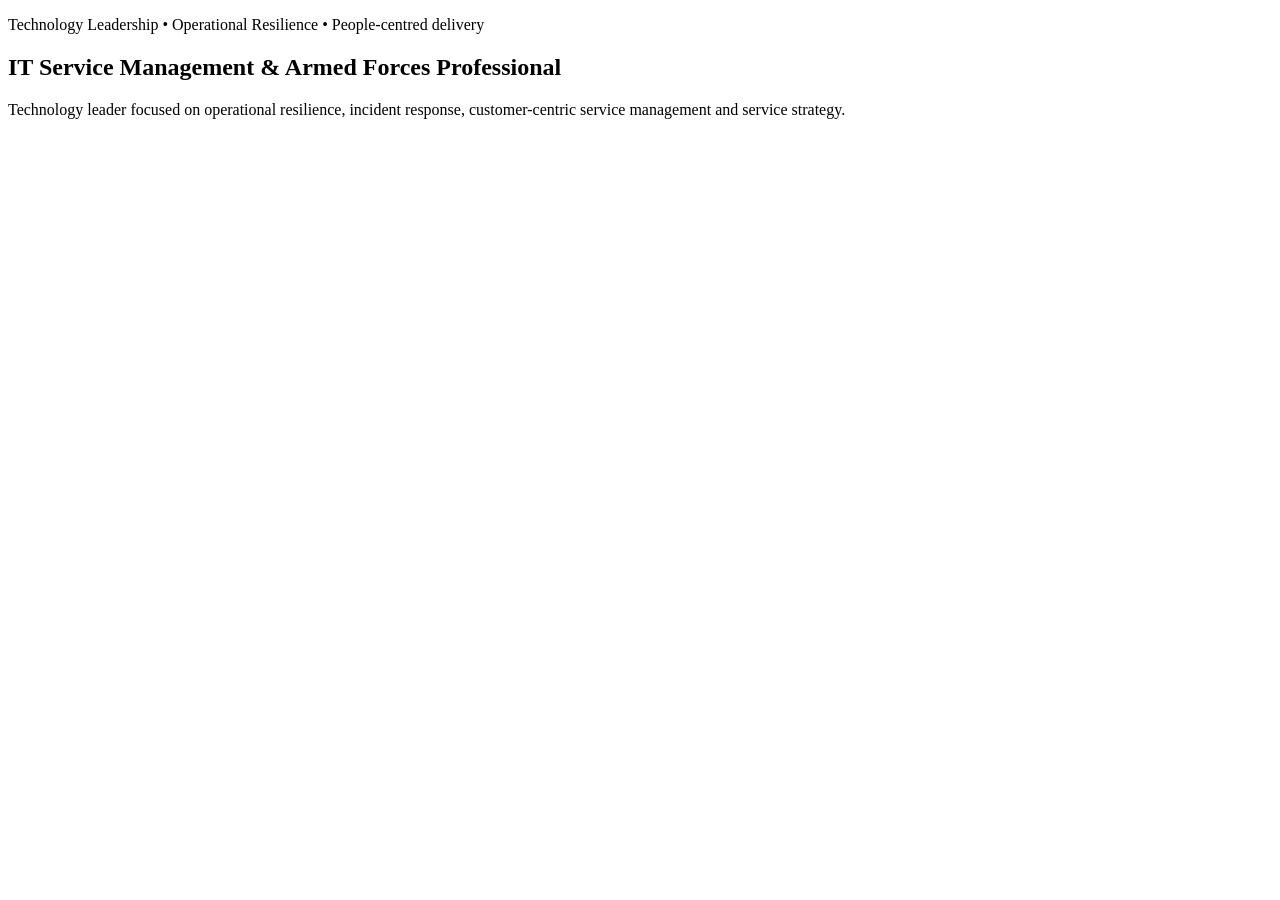
==== index.html @ 2eea7f6e "Connect homepage structure" ====
<!DOCTYPE html>
<html lang="en-GB">

<head>

  <meta charset="UTF-8">
  <meta name="viewport" content="width=device-width, initial-scale=1.0">

  <title>Cristan Massey | Technology Leadership</title>

  <link rel="preconnect" href="https://fonts.s.gstatic.com

  <link href="https://fonts.googleapis.com/css2?family=Inter:wght@300;400;500;600;700&family=Newsreader:opsz,wght00;600;700&display=swap

  <link rels.css
  css/global.css

</head>

<body>

  <main>

    <section class="hero">

      <p class="hero-kicker">
        Technology Leadership • Operational Resilience • People-centred delivery
      </p>

      <h1>
         IT Service Management & Armed Forces Professional
      </h1>

      <p class="hero-intro">
        Technology leader focused on operational resilience, incident response,
         customer-centric service management and service strategy.
      </p>

    </section>

  </main>

</body>

</html>
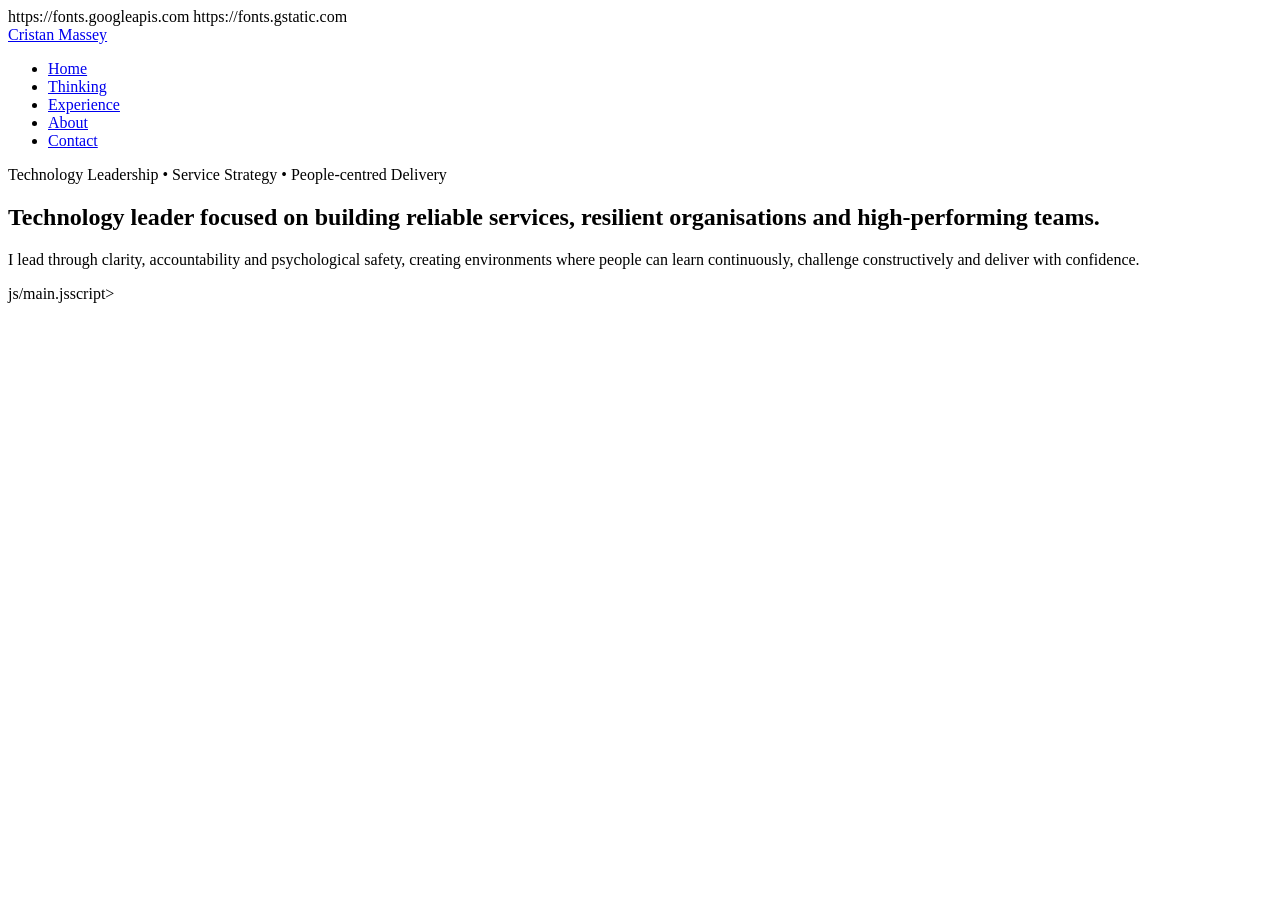
==== commit ec5df21a: "Refine executive positioning and add navigation" ====
--- a/index.html
+++ b/index.html
@@ -2,44 +2,66 @@
 <html lang="en-GB">
 
 <head>
-
   <meta charset="UTF-8">
   <meta name="viewport" content="width=device-width, initial-scale=1.0">
 
-  <title>Cristan Massey | Technology Leadership</title>
+  <title>Cristan Massey | Technology Leadership & Service Strategy</title>
 
-  <link rel="preconnect" href="https://fonts.s.gstatic.com
+  <meta
+    name="description"
+    content="Technology leader focused on building reliable services, resilient organisations and high-performing teams."
+  >
 
-  <link href="https://fonts.googleapis.com/css2?family=Inter:wght@300;400;500;600;700&family=Newsreader:opsz,wght00;600;700&display=swap
+  https://fonts.googleapis.com
+  https://fonts.gstatic.com
 
-  <link rels.css
-  css/global.css
+  <link
+    href="https://fonts.googleapis.com/css2?family=Inter:wght@300;400;500;ewsreader:opsz,wght@6..72,400;500;600;700&display=swap
 
-</head>
+  <link rel="stylesheet" href="css/tokens.css">
+  <link rel="stylesheet
+  <header class="site-header">
+    <nav class="site-nav" aria-label="Primary navigation">
 
-<body>
+      <a href="index.html" class="site-name" aria-current="page">
+        Cristan Massey
+      </a>
 
-  <main>
+      <ul class="nav-links">
+        <li><a href="index.html" aria-current="page">Home</a></li>
+        <li><a href="thinking.html">Thinking</a></li>
+        <li><a href="experience.html">Experience</a></li>
+        <li><a href="about.html">About</a></li>
+        <li><a href="contact.html" class="contact-link">Contact</a></li>
+      </ul>
 
-    <section class="hero">
+    </nav>
+  </header>
+
+  <main id="main-content">
+
+    <section class="hero" aria-labelledby="hero-heading">
 
       <p class="hero-kicker">
-        Technology Leadership • Operational Resilience • People-centred delivery
+        Technology Leadership • Service Strategy • People-centred Delivery
       </p>
 
-      <h1>
-         IT Service Management & Armed Forces Professional
+      <h1 id="hero-heading">
+        Technology leader focused on building reliable services, resilient organisations and high-performing teams.
       </h1>
 
       <p class="hero-intro">
-        Technology leader focused on operational resilience, incident response,
-         customer-centric service management and service strategy.
+        I lead through clarity, accountability and psychological safety,
+        creating environments where people can learn continuously,
+        challenge constructively and deliver with confidence.
       </p>
 
     </section>
 
   </main>
 
+  js/main.jsscript>
+
 </body>
 
 </html>
--- a/css/tokens.css
+++ b/css/tokens.css
@@ -0,0 +1,26 @@
+:root {
+
+  --colour-canvas: #F5F2EC;
+  --colour-surface: #FBF9F4;
+
+  --colour-ink: #161616;
+  --colour-ink-soft: #5A5752;
+
+  --colour-line: #D7D1C7;
+
+  --colour-maroon-950: #241115;
+  --colour-maroon-900: #34161D;
+  --colour-maroon-800: #4A1C28;
+  --colour-maroon-700: #652235;
+  --colour-maroon-600: #7D2D44;
+  --colour-maroon-500: #96405A;
+  --colour-maroon-400: #B5647C;
+  --colour-maroon-300: #D08FA0;
+  --colour-maroon-200: #E8C6CF;
+  --colour-maroon-100: #F5E6EA;
+
+  --colour-accent: #652235;
+  --colour-accent-dark: #4A1C28;
+  --colour-accent-light: #E8C6CF;
+
+}
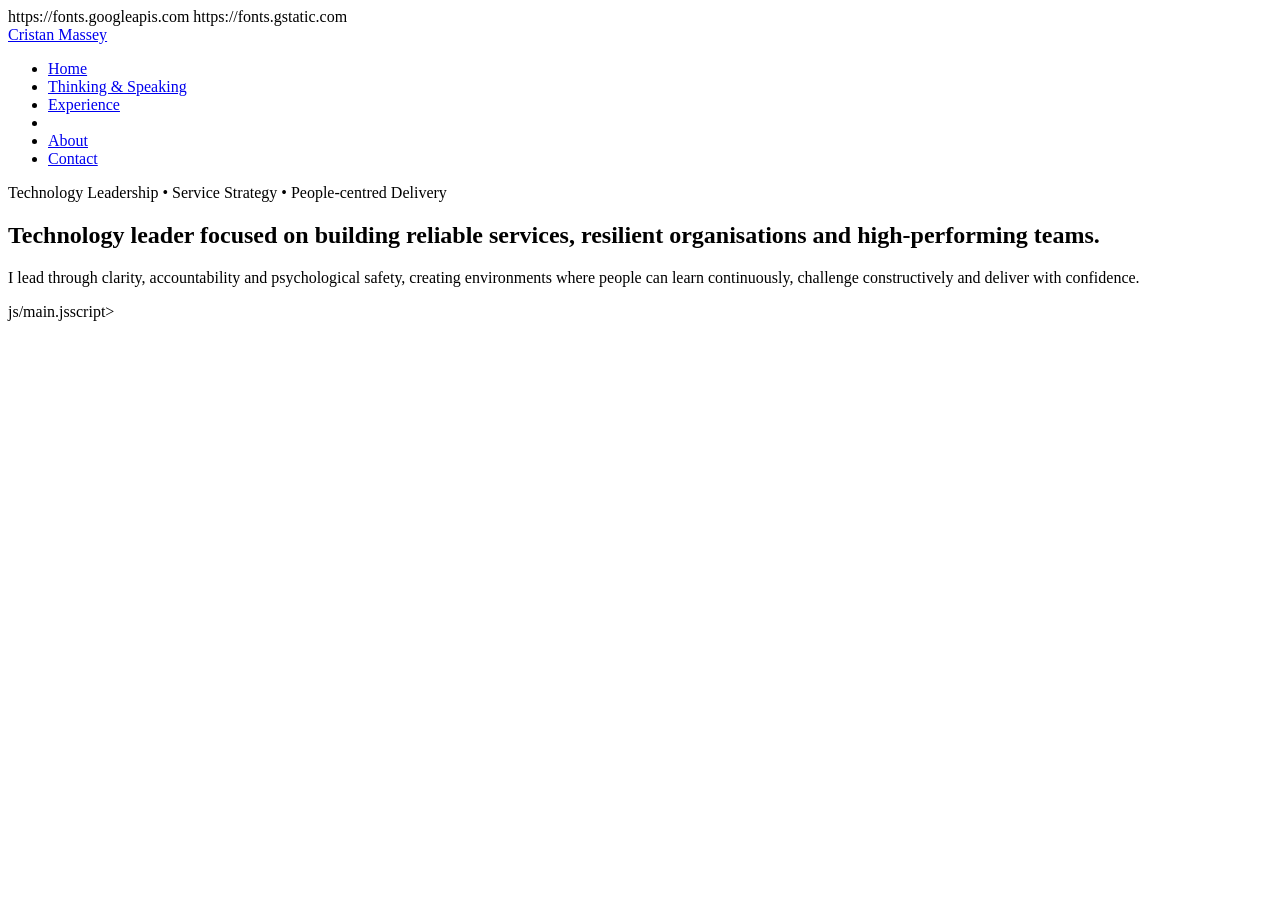
==== commit 7e3d96cd: "Fix HTML structure and asset loading" ====
--- a/index.html
+++ b/index.html
@@ -2,65 +2,74 @@
 <html lang="en-GB">
 
 <head>
-  <meta charset="UTF-8">
-  <meta name="viewport" content="width=device-width, initial-scale=1.0">
+    <meta charset="UTF-8">
+    <meta name="viewport" content="width=device-width, initial-scale=1.0">
 
-  <title>Cristan Massey | Technology Leadership & Service Strategy</title>
+    <title>Cristan Massey | Technology Leadership & Service Strategy</title>
 
-  <meta
-    name="description"
-    content="Technology leader focused on building reliable services, resilient organisations and high-performing teams."
-  >
+    <meta
+        name="description"
+        content="Technology leader focused on building reliable services, resilient organisations and high-performing teams."
+    >
 
-  https://fonts.googleapis.com
-  https://fonts.gstatic.com
+    <!-- Fonts -->
 
-  <link
-    href="https://fonts.googleapis.com/css2?family=Inter:wght@300;400;500;ewsreader:opsz,wght@6..72,400;500;600;700&display=swap
+    https://fonts.googleapis.com
+    https://fonts.gstatic.com
 
-  <link rel="stylesheet" href="css/tokens.css">
-  <link rel="stylesheet
-  <header class="site-header">
-    <nav class="site-nav" aria-label="Primary navigation">
+    <link
+        href="https://fonts.googleapis.com/css2?family=Inter:wght@300;400;500;600;700&family=Newsreader:wght@400;500;600;  <!-- Stylesheets -->
 
-      <a href="index.html" class="site-name" aria-current="page">
-        Cristan Massey
-      </a>
+    <link rel="stylesheet" href="css/tokens.s/components.css
 
-      <ul class="nav-links">
-        <li><a href="index.html" aria-current="page">Home</a></li>
-        <li><a href="thinking.html">Thinking</a></li>
-        <li><a href="experience.html">Experience</a></li>
-        <li><a href="about.html">About</a></li>
-        <li><a href="contact.html" class="contact-link">Contact</a></li>
-      </ul>
+</head>
 
-    </nav>
-  </header>
+<body>
 
-  <main id="main-content">
+    <header class="site-header">
 
-    <section class="hero" aria-labelledby="hero-heading">
+        <nav class="site-nav" aria-label="Primary navigation">
 
-      <p class="hero-kicker">
-        Technology Leadership • Service Strategy • People-centred Delivery
-      </p>
+            <a href="index.html" class="site-name">
+                Cristan Massey
+            </a>
 
-      <h1 id="hero-heading">
-        Technology leader focused on building reliable services, resilient organisations and high-performing teams.
-      </h1>
+            <ul class="nav-links">
+                <li><a href="index.html">Home</a></li>
+                <li><a href="thinking.html">Thinking & Speaking</a></li>
+                <li><a href="experience.html">Experience</a></li>
+                <li><ducation.htmlEducation</a></li>
+                <li><a href="about.html">About</a></li>
+                <li><a href="contact.html" class="contact-link">Contact</a></li>
+            </ul>
 
-      <p class="hero-intro">
-        I lead through clarity, accountability and psychological safety,
-        creating environments where people can learn continuously,
-        challenge constructively and deliver with confidence.
-      </p>
+        </nav>
 
-    </section>
+    </header>
 
-  </main>
+    <main>
 
-  js/main.jsscript>
+        <section class="hero">
+
+            <p class="hero-kicker">
+                Technology Leadership • Service Strategy • People-centred Delivery
+            </p>
+
+            <h1>
+                Technology leader focused on building reliable services, resilient organisations and high-performing teams.
+            </h1>
+
+            <p class="hero-intro">
+                I lead through clarity, accountability and psychological safety,
+                creating environments where people can learn continuously,
+                challenge constructively and deliver with confidence.
+            </p>
+
+        </section>
+
+    </main>
+
+    js/main.jsscript>
 
 </body>
 
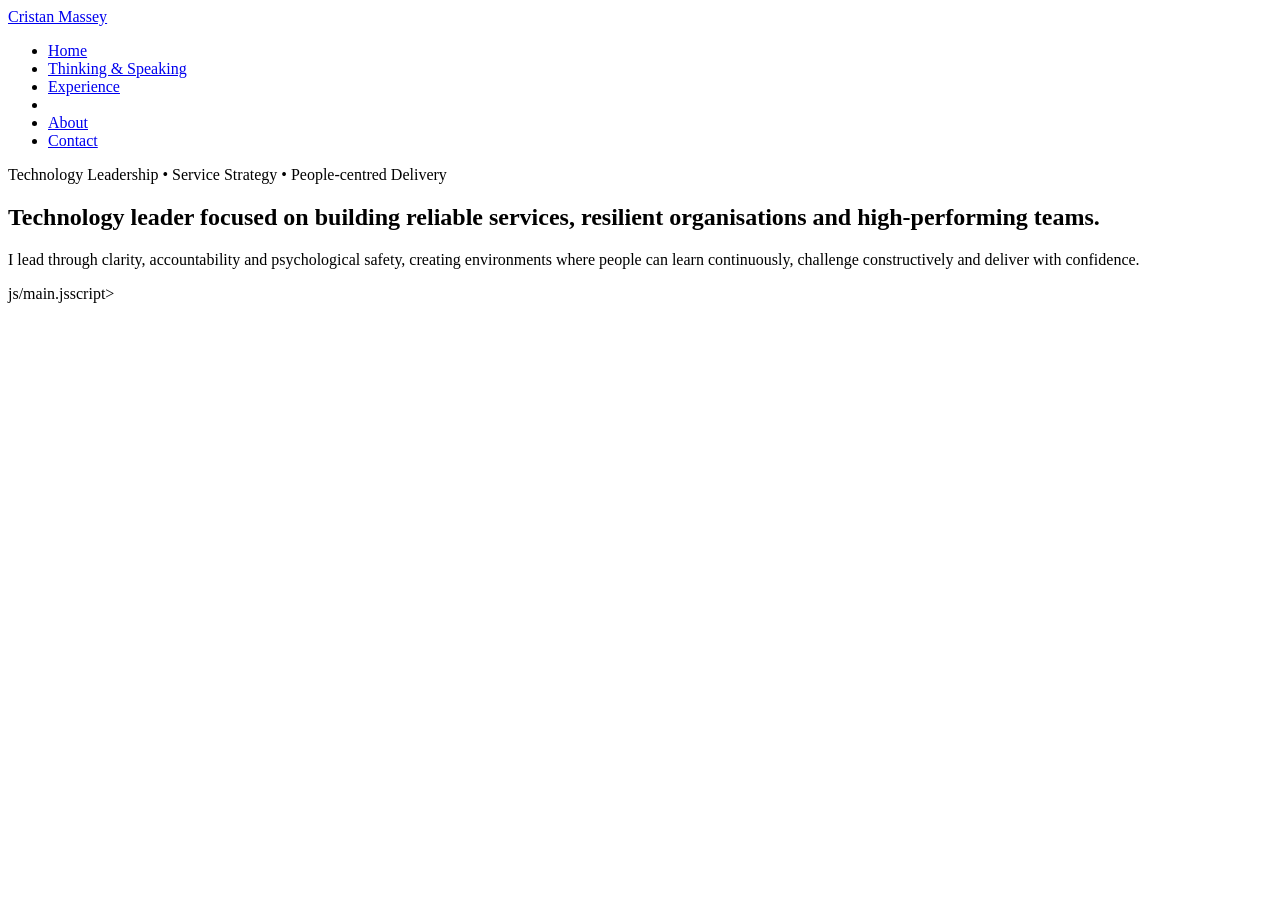
==== commit 2effd506: "Replace broken homepage HTML with clean version" ====
--- a/index.html
+++ b/index.html
@@ -2,45 +2,46 @@
 <html lang="en-GB">
 
 <head>
+
     <meta charset="UTF-8">
     <meta name="viewport" content="width=device-width, initial-scale=1.0">
 
     <title>Cristan Massey | Technology Leadership & Service Strategy</title>
 
-    <meta
-        name="description"
-        content="Technology leader focused on building reliable services, resilient organisations and high-performing teams."
-    >
+    <meta name="description"
+        content="Technology leader focused on building reliable services, resilient organisations and high-performing teams.">
 
-    <!-- Fonts -->
+    <!-- Google Fonts -->
 
-    https://fonts.googleapis.com
-    https://fonts.gstatic.com
+    <link rel="preconnect" href="https://fonts.googleapis.com">
 
-    <link
-        href="https://fonts.googleapis.com/css2?family=Inter:wght@300;400;500;600;700&family=Newsreader:wght@400;500;600;  <!-- Stylesheets -->
+    <link rel="preconnect" href="https://fonts.gstatic.com" crossorigin>
 
-    <link rel="stylesheet" href="css/tokens.s/components.css
+    <link href="https://fonts.googleapis.com/css2?family=Inter:wght@300;400;500;600;700&family=Newsreader:wght@400;500;600;700&display=swap"
+        rel="stylesheet">
 
-</head>
+    <!-- CSS -->
 
-<body>
-
-    <header class="site-header">
-
-        <nav class="site-nav" aria-label="Primary navigation">
+    <link rel="te-nav" aria-label="Primary navigation">
 
             <a href="index.html" class="site-name">
                 Cristan Massey
             </a>
 
             <ul class="nav-links">
+
                 <li><a href="index.html">Home</a></li>
-                <li><a href="thinking.html">Thinking & Speaking</a></li>
+
+                <li><a href="thinking.html">Thinking &amp; Speaking</a></li>
+
                 <li><a href="experience.html">Experience</a></li>
+
                 <li><ducation.htmlEducation</a></li>
+
                 <li><a href="about.html">About</a></li>
+
                 <li><a href="contact.html" class="contact-link">Contact</a></li>
+
             </ul>
 
         </nav>
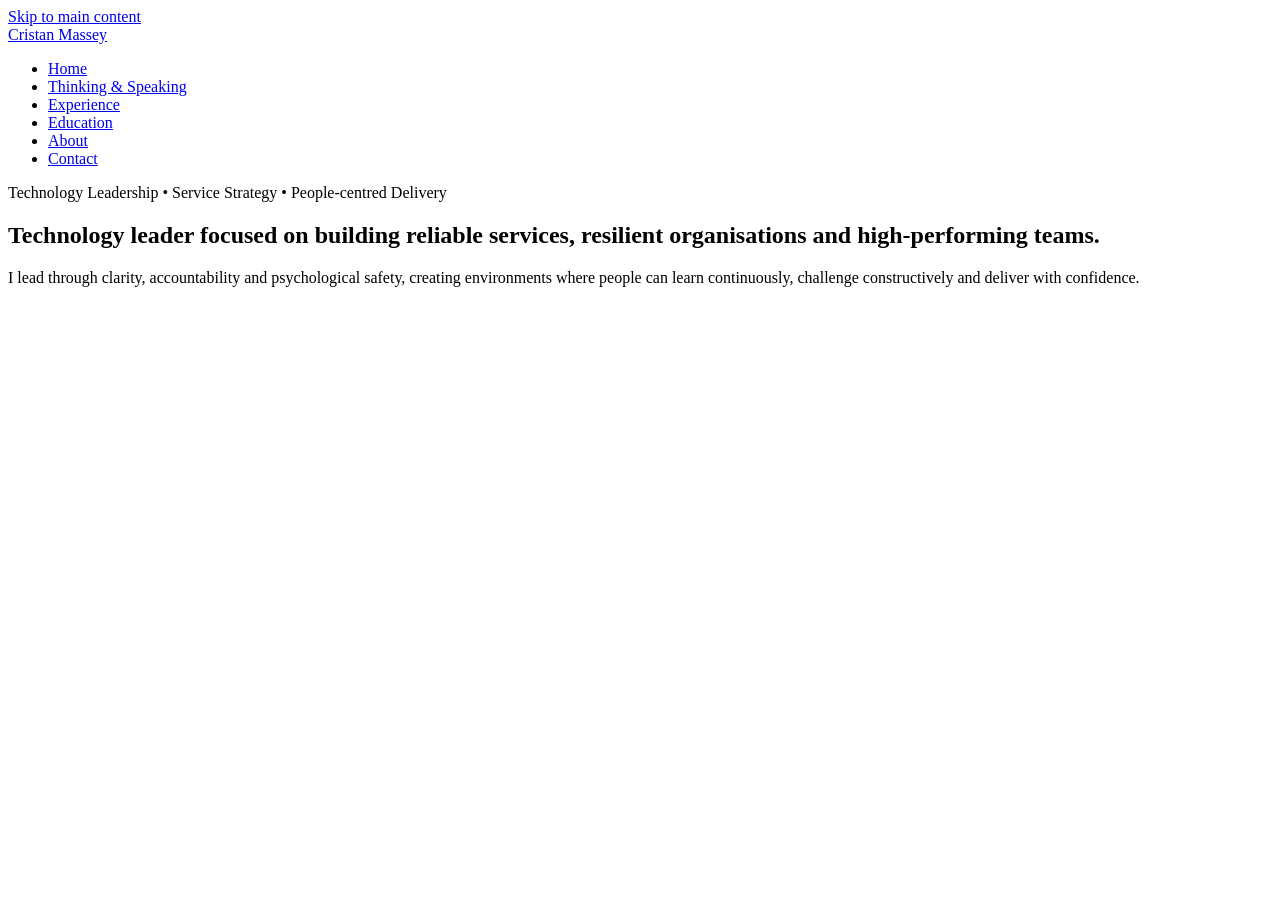
==== commit f16fd1c2: "Update index.html" ====
--- a/index.html
+++ b/index.html
@@ -1,59 +1,52 @@
 <!DOCTYPE html>
 <html lang="en-GB">
-
 <head>
 
     <meta charset="UTF-8">
     <meta name="viewport" content="width=device-width, initial-scale=1.0">
 
-    <title>Cristan Massey | Technology Leadership & Service Strategy</title>
+    <title>Cristan Massey | Technology Leadership &amp; Service Strategy</title>
 
-    <meta name="description"
-        content="Technology leader focused on building reliable services, resilient organisations and high-performing teams.">
+    <meta name="description" content="Technology leader focused on building reliable services, resilient organisations and high-performing teams.">
 
     <!-- Google Fonts -->
+    <link rel="preconnect" href="https://fonts.googleapis.com">
+    <link rel="preconnect" href="https://fonts.gstatic.com" crossorigin>
+    <link href="https://fonts.googleapis.com/css2?family=Inter:wght@300;400;500;600;700&family=Newsreader:wght@400;500;600;700&display=swap" rel="stylesheet">
 
-    <link rel="preconnect" href="https://fonts.googleapis.com">
+    <!-- Stylesheets -->
+    <link rel="stylesheet" href="css/tokens.css">
+    <link rel="stylesheet" href="css/global.css">
+    <link rel="stylesheet" href="css/components.css">
 
-    <link rel="preconnect" href="https://fonts.gstatic.com" crossorigin>
+</head>
+<body>
 
-    <link href="https://fonts.googleapis.com/css2?family=Inter:wght@300;400;500;600;700&family=Newsreader:wght@400;500;600;700&display=swap"
-        rel="stylesheet">
+    <a class="skip-link" href="#main-content">Skip to main content</a>
 
-    <!-- CSS -->
+    <header class="site-header">
+        <nav class="site-nav" aria-label="Primary navigation">
 
-    <link rel="te-nav" aria-label="Primary navigation">
-
-            <a href="index.html" class="site-name">
-                Cristan Massey
-            </a>
+            <a href="index.html" class="site-name">Cristan Massey</a>
 
             <ul class="nav-links">
-
-                <li><a href="index.html">Home</a></li>
-
+                <li><a href="index.html" aria-current="page">Home</a></li>
                 <li><a href="thinking.html">Thinking &amp; Speaking</a></li>
-
                 <li><a href="experience.html">Experience</a></li>
-
-                <li><ducation.htmlEducation</a></li>
-
+                <li><a href="education.html">Education</a></li>
                 <li><a href="about.html">About</a></li>
-
                 <li><a href="contact.html" class="contact-link">Contact</a></li>
-
             </ul>
 
         </nav>
-
     </header>
 
-    <main>
+    <main id="main-content">
 
         <section class="hero">
 
             <p class="hero-kicker">
-                Technology Leadership • Service Strategy • People-centred Delivery
+                Technology Leadership &bull; Service Strategy &bull; People-centred Delivery
             </p>
 
             <h1>
@@ -70,8 +63,7 @@
 
     </main>
 
-    js/main.jsscript>
+    <script src="js/main.js"></script>
 
 </body>
-
 </html>
--- a/css/tokens.css
+++ b/css/tokens.css
@@ -0,0 +1,26 @@
+:root {
+
+  --colour-canvas: #F5F2EC;
+  --colour-surface: #FBF9F4;
+
+  --colour-ink: #161616;
+  --colour-ink-soft: #5A5752;
+
+  --colour-line: #D7D1C7;
+
+  --colour-maroon-950: #241115;
+  --colour-maroon-900: #34161D;
+  --colour-maroon-800: #4A1C28;
+  --colour-maroon-700: #652235;
+  --colour-maroon-600: #7D2D44;
+  --colour-maroon-500: #96405A;
+  --colour-maroon-400: #B5647C;
+  --colour-maroon-300: #D08FA0;
+  --colour-maroon-200: #E8C6CF;
+  --colour-maroon-100: #F5E6EA;
+
+  --colour-accent: #652235;
+  --colour-accent-dark: #4A1C28;
+  --colour-accent-light: #E8C6CF;
+
+}
--- a/css/global.css
+++ b/css/global.css
@@ -0,0 +1,64 @@
+html {
+  box-sizing: border-box;
+}
+
+*,
+*::before,
+*::after {
+* box-sizing: inherit;
+}
+
+body*{
+  margin: 0;
+
+  background* var(--colour-canvas);
+
+  color: v*r(--colour-ink);
+
+  font-family: v*r(--font-body);
+
+  line-height: 1.*;
+}
+
+main {
+  max-width: 1200px;
+
+* margin: 0 auto;
+
+ *padding: 6rem 2rem;
+}
+
+.hero {
+* max-width: 900px;
+}
+
+.hero*kicker {
+  color* var(--colour-accent);
+
+* font-size: 0.95rem;
+
+  font-weigh*: 600;
+
+  text-transform: uppercas*;
+
+  letter*spacing: 0.08em;
+}
+
+h1 {
+* margin: 1rem 0;
+
+  font*family: var(--font-display);
+
+ *font-size: clamp(3rem, 8vw, 6rem);*
+  font-weight: 600;
+
+  line-heigh*: 0.95;
+}
+
+.hero*intro {
+  max-width: 700px;
+
+  fon*-size: 1.25rem;
+
+  color: var(--co*our-ink-soft);
+}
--- a/css/components.css
+++ b/css/components.css
@@ -0,0 +1 @@
+/* Reusable components will be added in later stages */
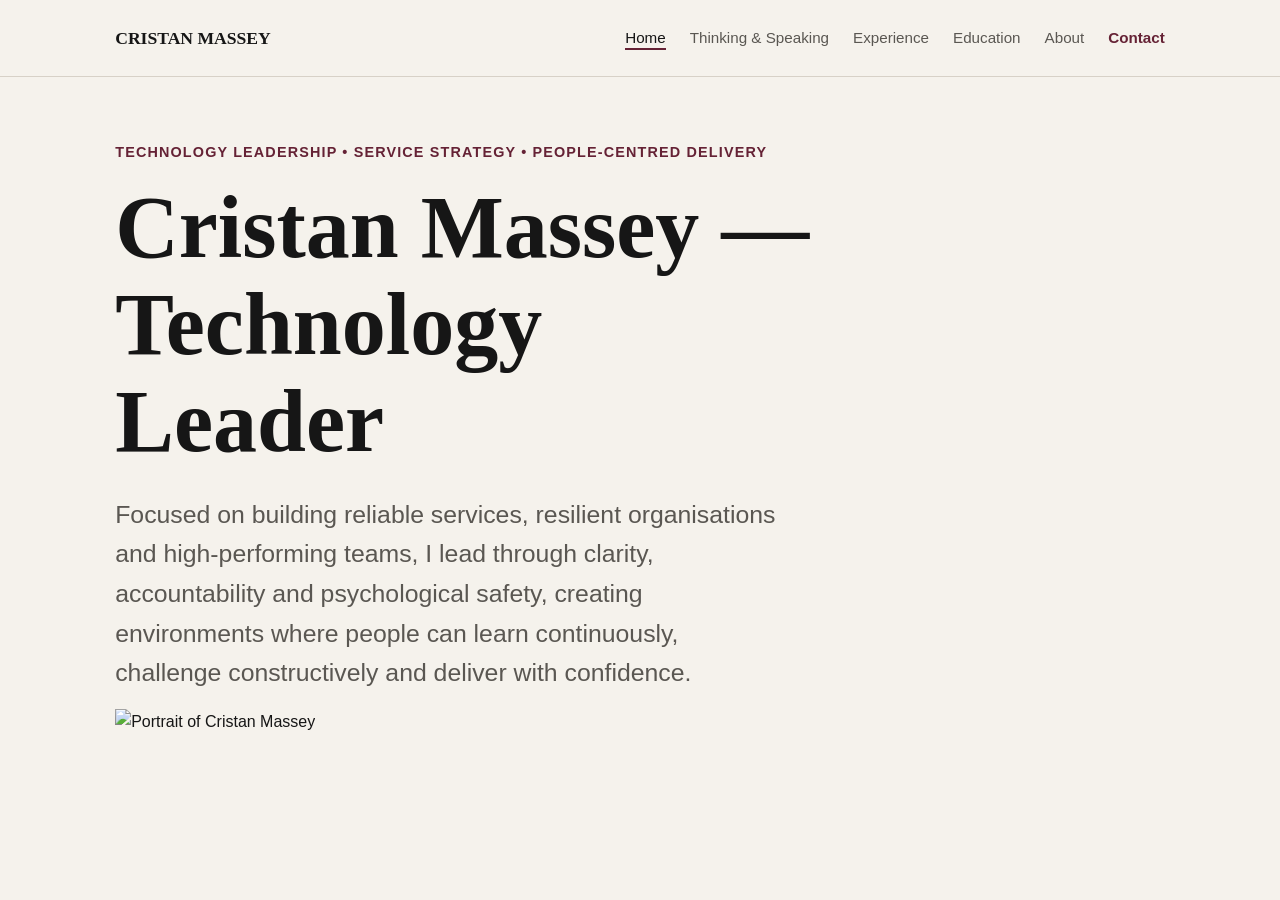
==== commit f09cc319: "Update index.html" ====
--- a/index.html
+++ b/index.html
@@ -27,7 +27,7 @@
     <header class="site-header">
         <nav class="site-nav" aria-label="Primary navigation">
 
-            <a href="index.html" class="site-name">Cristan Massey</a>
+            <a href="index.html" class="site-name">CRISTAN MASSEY</a>
 
             <ul class="nav-links">
                 <li><a href="index.html" aria-current="page">Home</a></li>
@@ -45,19 +45,33 @@
 
         <section class="hero">
 
-            <p class="hero-kicker">
-                Technology Leadership &bull; Service Strategy &bull; People-centred Delivery
-            </p>
+            <div class="hero-content">
 
-            <h1>
-                Technology leader focused on building reliable services, resilient organisations and high-performing teams.
-            </h1>
+                <p class="hero-kicker">
+                    Technology Leadership &bull; Service Strategy &bull; People-centred Delivery
+                </p>
 
-            <p class="hero-intro">
-                I lead through clarity, accountability and psychological safety,
-                creating environments where people can learn continuously,
-                challenge constructively and deliver with confidence.
-            </p>
+                <h1>
+                    Cristan Massey &mdash; Technology Leader
+                </h1>
+
+                <p class="hero-intro">
+                    Focused on building reliable services, resilient organisations and
+                    high-performing teams, I lead through clarity, accountability and
+                    psychological safety, creating environments where people can learn
+                    continuously, challenge constructively and deliver with confidence.
+                </p>
+
+            </div>
+
+            <div class="hero-media">
+                <img
+                    src="assets/images/cristan-massey-portrait.jpg"
+                    alt="Portrait of Cristan Massey"
+                    width="900"
+                    height="1200"
+                >
+            </div>
 
         </section>
 
--- a/css/tokens.css
+++ b/css/tokens.css
@@ -1,13 +1,19 @@
+/* ==========================================================================
+   DESIGN TOKENS
+   This file holds every colour, font, spacing and layout value used across
+   the site. Change a value here and it updates everywhere it's used.
+   ========================================================================== */
+
 :root {
 
+  /* Colour - neutrals */
   --colour-canvas: #F5F2EC;
   --colour-surface: #FBF9F4;
-
   --colour-ink: #161616;
   --colour-ink-soft: #5A5752;
-
   --colour-line: #D7D1C7;
 
+  /* Colour - maroon scale (accent identity) */
   --colour-maroon-950: #241115;
   --colour-maroon-900: #34161D;
   --colour-maroon-800: #4A1C28;
@@ -19,8 +25,45 @@
   --colour-maroon-200: #E8C6CF;
   --colour-maroon-100: #F5E6EA;
 
-  --colour-accent: #652235;
-  --colour-accent-dark: #4A1C28;
-  --colour-accent-light: #E8C6CF;
+  --colour-accent: var(--colour-maroon-700);
+  --colour-accent-dark: var(--colour-maroon-800);
+  --colour-accent-light: var(--colour-maroon-200);
+
+  /* Colour - accessibility */
+  --colour-focus: #0B63CE;
+
+  /* Typography */
+  --font-display: "Newsreader", serif;
+  --font-body: "Inter", sans-serif;
+
+  --font-size-body: 1rem;
+  --font-size-lead: clamp(1.2rem, 1.05rem + 0.7vw, 1.55rem);
+  --font-size-h3: clamp(1.4rem, 1.1rem + 1vw, 2rem);
+  --font-size-h2: clamp(2rem, 1.4rem + 2vw, 3.4rem);
+  --font-size-h1: clamp(2.75rem, 1.5rem + 5vw, 5.5rem);
+
+  /* Spacing */
+  --space-1: 0.25rem;
+  --space-2: 0.5rem;
+  --space-3: 0.75rem;
+  --space-4: 1rem;
+  --space-6: 1.5rem;
+  --space-8: 2rem;
+  --space-12: 3rem;
+  --space-16: 4rem;
+  --space-24: 6rem;
+
+  /* Layout */
+  --width-text: 44rem;
+  --width-content: 72rem;
+  --page-gutter: clamp(1.25rem, 4vw, 4rem);
+
+  /* Borders / radii */
+  --border-thin: 1px solid var(--colour-line);
+  --radius-small: 0.2rem;
+
+  /* Motion */
+  --duration-standard: 200ms;
+  --ease-standard: cubic-bezier(0.2, 0, 0, 1);
 
 }
--- a/css/global.css
+++ b/css/global.css
@@ -1,64 +1,79 @@
+/* ==========================================================================
+   GLOBAL STYLES
+   Base rules applied across every page: resets, typography, body defaults.
+   ========================================================================== */
+
 html {
   box-sizing: border-box;
+  scroll-behavior: smooth;
 }
 
 *,
 *::before,
 *::after {
-* box-sizing: inherit;
+  box-sizing: inherit;
 }
 
-body*{
+body {
   margin: 0;
+  background: var(--colour-canvas);
+  color: var(--colour-ink);
+  font-family: var(--font-body);
+  font-size: var(--font-size-body);
+  line-height: 1.6;
+  -webkit-font-smoothing: antialiased;
+}
 
-  background* var(--colour-canvas);
+/* Skip link - accessibility: allows keyboard users to bypass navigation */
+.skip-link {
+  position: absolute;
+  left: -999px;
+  top: auto;
+  background: var(--colour-ink);
+  color: #fff;
+  padding: var(--space-3) var(--space-4);
+  z-index: 100;
+}
 
-  color: v*r(--colour-ink);
+.skip-link:focus {
+  left: var(--space-4);
+  top: var(--space-4);
+}
 
-  font-family: v*r(--font-body);
+/* Visible focus state for all interactive elements */
+a:focus-visible,
+button:focus-visible {
+  outline: 3px solid var(--colour-focus);
+  outline-offset: 2px;
+}
 
-  line-height: 1.*;
+h1, h2, h3 {
+  font-family: var(--font-display);
+  font-weight: 600;
+  line-height: 1.1;
+  color: var(--colour-ink);
+}
+
+p {
+  margin: 0 0 var(--space-4) 0;
+}
+
+a {
+  color: inherit;
 }
 
 main {
-  max-width: 1200px;
-
-* margin: 0 auto;
-
- *padding: 6rem 2rem;
+  max-width: var(--width-content);
+  margin: 0 auto;
+  padding: var(--space-16) var(--page-gutter);
 }
 
-.hero {
-* max-width: 900px;
+@media (prefers-reduced-motion: reduce) {
+  html {
+    scroll-behavior: auto;
+  }
+  * {
+    animation-duration: 0.001ms !important;
+    transition-duration: 0.001ms !important;
+  }
 }
-
-.hero*kicker {
-  color* var(--colour-accent);
-
-* font-size: 0.95rem;
-
-  font-weigh*: 600;
-
-  text-transform: uppercas*;
-
-  letter*spacing: 0.08em;
-}
-
-h1 {
-* margin: 1rem 0;
-
-  font*family: var(--font-display);
-
- *font-size: clamp(3rem, 8vw, 6rem);*
-  font-weight: 600;
-
-  line-heigh*: 0.95;
-}
-
-.hero*intro {
-  max-width: 700px;
-
-  fon*-size: 1.25rem;
-
-  color: var(--co*our-ink-soft);
-}
--- a/css/components.css
+++ b/css/components.css
@@ -1 +1,87 @@
-/* Reusable components will be added in later stages */
+/* ==========================================================================
+   COMPONENTS
+   Reusable UI patterns: navigation, hero, buttons, cards etc.
+   Add new components to this file as the site grows.
+   ========================================================================== */
+
+/* --- Site header / navigation ------------------------------------------ */
+
+.site-header {
+  border-bottom: var(--border-thin);
+}
+
+.site-nav {
+  max-width: var(--width-content);
+  margin: 0 auto;
+  padding: var(--space-6) var(--page-gutter);
+
+  display: flex;
+  justify-content: space-between;
+  align-items: center;
+  flex-wrap: wrap;
+  gap: var(--space-4);
+}
+
+.site-name {
+  font-family: var(--font-display);
+  font-weight: 600;
+  font-size: 1.1rem;
+  text-decoration: none;
+  color: var(--colour-ink);
+}
+
+.nav-links {
+  display: flex;
+  flex-wrap: wrap;
+  gap: var(--space-6);
+  list-style: none;
+  margin: 0;
+  padding: 0;
+}
+
+.nav-links a {
+  text-decoration: none;
+  color: var(--colour-ink-soft);
+  font-size: 0.95rem;
+}
+
+.nav-links a:hover {
+  color: var(--colour-accent);
+}
+
+.nav-links a[aria-current="page"] {
+  color: var(--colour-ink);
+  border-bottom: 2px solid var(--colour-accent);
+  padding-bottom: 2px;
+}
+
+.contact-link {
+  color: var(--colour-accent) !important;
+  font-weight: 600;
+}
+
+/* --- Hero ---------------------------------------------------------------- */
+
+.hero {
+  max-width: var(--width-text);
+}
+
+.hero-kicker {
+  color: var(--colour-accent);
+  font-size: 0.9rem;
+  font-weight: 600;
+  text-transform: uppercase;
+  letter-spacing: 0.08em;
+  margin-bottom: var(--space-4);
+}
+
+.hero h1 {
+  font-size: var(--font-size-h1);
+  margin: 0 0 var(--space-6) 0;
+}
+
+.hero-intro {
+  max-width: 42rem;
+  font-size: var(--font-size-lead);
+  color: var(--colour-ink-soft);
+}
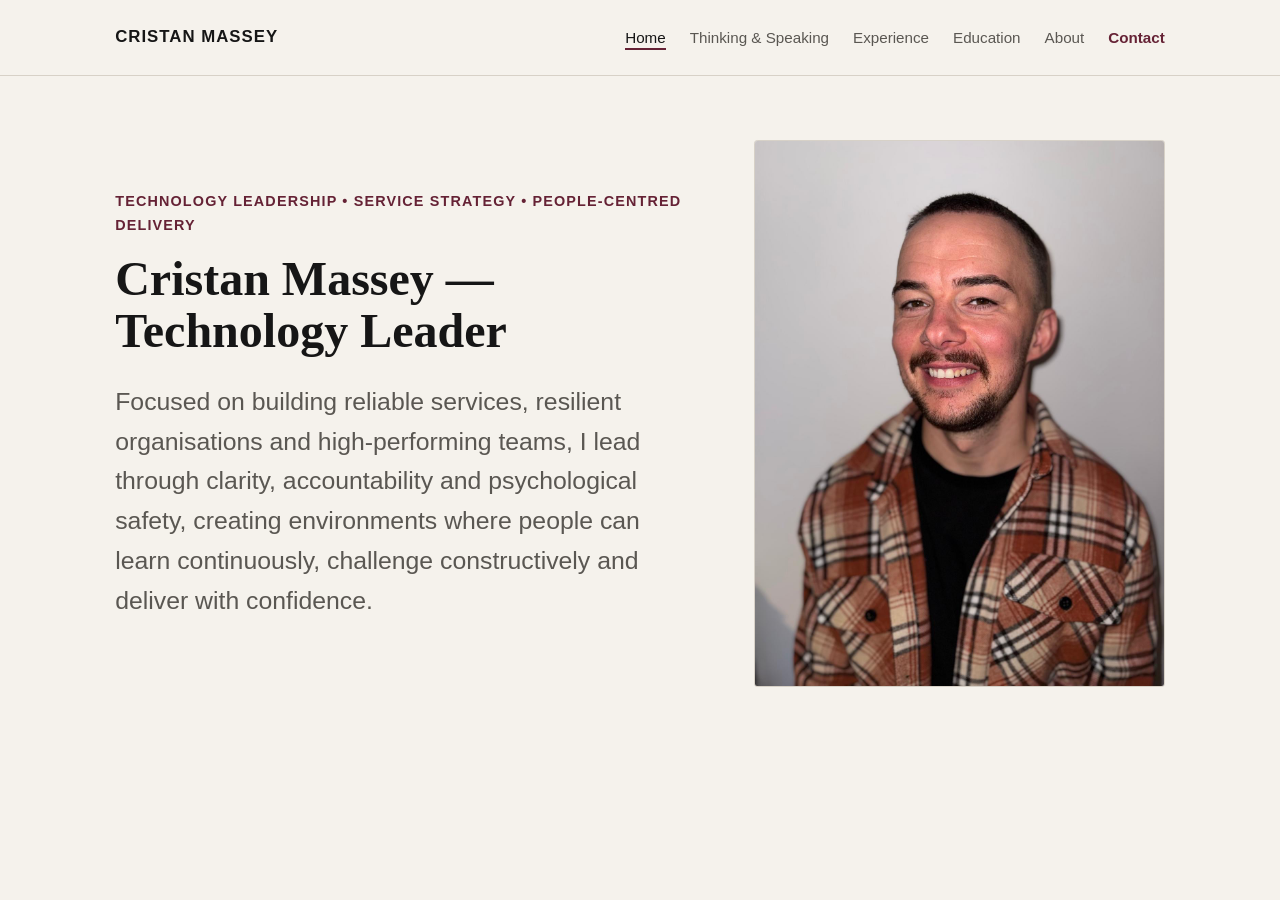
==== commit e543f238: "Switch to Montserrat font system" ====
--- a/index.html
+++ b/index.html
@@ -12,7 +12,7 @@
     <!-- Google Fonts -->
     <link rel="preconnect" href="https://fonts.googleapis.com">
     <link rel="preconnect" href="https://fonts.gstatic.com" crossorigin>
-    <link href="https://fonts.googleapis.com/css2?family=Inter:wght@300;400;500;600;700&family=Newsreader:wght@400;500;600;700&display=swap" rel="stylesheet">
+    <link href="https://fonts.googleapis.com/css2?family=Montserrat:wght@400;500;600;700;800;900&display=swap" rel="stylesheet">
 
     <!-- Stylesheets -->
     <link rel="stylesheet" href="css/tokens.css">
--- a/css/components.css
+++ b/css/components.css
@@ -23,11 +23,13 @@
 }
 
 .site-name {
-  font-family: var(--font-display);
-  font-weight: 600;
-  font-size: 1.1rem;
+  font-family: var(--font-body);
+  font-weight: 700;
+  font-size: 1.05rem;
+  letter-spacing: 0.06em;
   text-decoration: none;
   color: var(--colour-ink);
+  white-space: nowrap;
 }
 
 .nav-links {
@@ -63,6 +65,13 @@
 /* --- Hero ---------------------------------------------------------------- */
 
 .hero {
+  display: grid;
+  grid-template-columns: 1.4fr 1fr;
+  gap: var(--space-16);
+  align-items: center;
+}
+
+.hero-content {
   max-width: var(--width-text);
 }
 
@@ -76,7 +85,7 @@
 }
 
 .hero h1 {
-  font-size: var(--font-size-h1);
+  font-size: var(--font-size-h2);
   margin: 0 0 var(--space-6) 0;
 }
 
@@ -85,3 +94,25 @@
   font-size: var(--font-size-lead);
   color: var(--colour-ink-soft);
 }
+
+.hero-media img {
+  width: 100%;
+  height: auto;
+  display: block;
+  border: var(--border-thin);
+  border-radius: var(--radius-small);
+  object-fit: cover;
+}
+
+/* Stack the hero on narrower screens rather than compressing two columns */
+@media (max-width: 52rem) {
+
+  .hero {
+    grid-template-columns: 1fr;
+  }
+
+  .hero-media {
+    max-width: 20rem;
+  }
+
+}
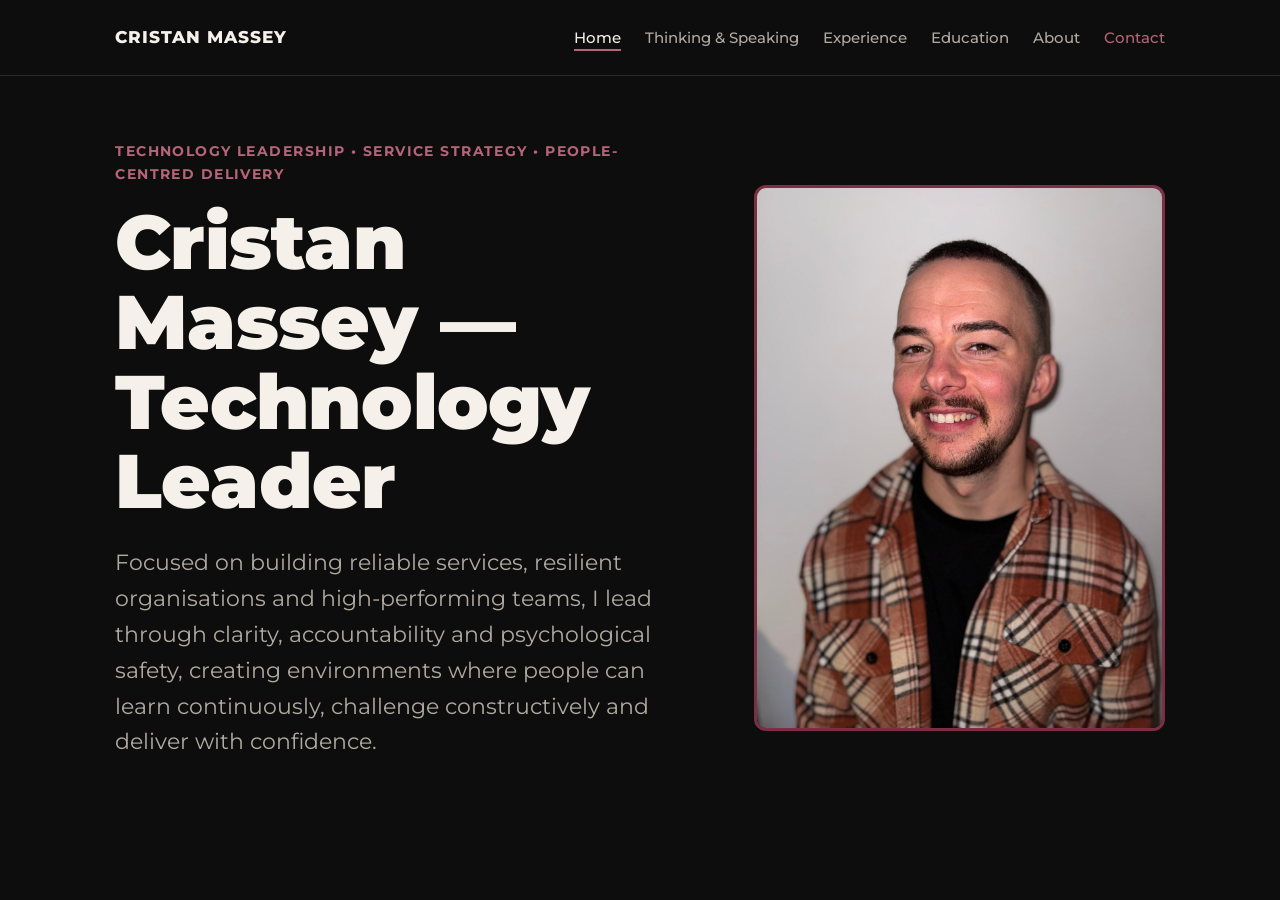
==== commit 60ee8c6f: "Add favicon to all pages" ====
--- a/index.html
+++ b/index.html
@@ -8,6 +8,8 @@
     <title>Cristan Massey | Technology Leadership &amp; Service Strategy</title>
 
     <meta name="description" content="Technology leader focused on building reliable services, resilient organisations and high-performing teams.">
+
+    <link rel="icon" type="image/png" href="/favicon.png">
 
     <!-- Google Fonts -->
     <link rel="preconnect" href="https://fonts.googleapis.com">
--- a/css/tokens.css
+++ b/css/tokens.css
@@ -6,12 +6,12 @@
 
 :root {
 
-  /* Colour - neutrals */
-  --colour-canvas: #F5F2EC;
-  --colour-surface: #FBF9F4;
-  --colour-ink: #161616;
-  --colour-ink-soft: #5A5752;
-  --colour-line: #D7D1C7;
+  /* Colour - neutrals (dark theme) */
+  --colour-canvas: #0E0D0D;
+  --colour-surface: #191716;
+  --colour-ink: #F5F1EA;
+  --colour-ink-soft: #B0AAA1;
+  --colour-line: #2C2825;
 
   /* Colour - maroon scale (accent identity) */
   --colour-maroon-950: #241115;
@@ -25,22 +25,28 @@
   --colour-maroon-200: #E8C6CF;
   --colour-maroon-100: #F5E6EA;
 
-  --colour-accent: var(--colour-maroon-700);
-  --colour-accent-dark: var(--colour-maroon-800);
-  --colour-accent-light: var(--colour-maroon-200);
+  /* On a dark canvas, lighter maroon tones give the contrast needed for
+     text and links. Darker maroon tones (700/600) work well as solid
+     button backgrounds with light text on top. */
+  --colour-accent: var(--colour-maroon-400);
+  --colour-accent-strong: var(--colour-maroon-300);
+  --colour-accent-solid: var(--colour-maroon-700);
+  --colour-accent-solid-hover: var(--colour-maroon-600);
 
-  /* Colour - accessibility */
-  --colour-focus: #0B63CE;
+  /* Colour - accessibility (brighter blue needed for AA contrast on black) */
+  --colour-focus: #5AA9E6;
 
-  /* Typography */
-  --font-display: "Newsreader", serif;
-  --font-body: "Inter", sans-serif;
+  /* Typography
+     Single family, multiple weights: bold, confident, modern.
+     Hierarchy is created through weight and size, not by mixing typefaces. */
+  --font-display: "Montserrat", sans-serif;
+  --font-body: "Montserrat", sans-serif;
 
   --font-size-body: 1rem;
-  --font-size-lead: clamp(1.2rem, 1.05rem + 0.7vw, 1.55rem);
+  --font-size-lead: clamp(1.15rem, 1rem + 0.6vw, 1.4rem);
   --font-size-h3: clamp(1.4rem, 1.1rem + 1vw, 2rem);
   --font-size-h2: clamp(2rem, 1.4rem + 2vw, 3.4rem);
-  --font-size-h1: clamp(2.75rem, 1.5rem + 5vw, 5.5rem);
+  --font-size-h1: clamp(2.5rem, 1.5rem + 4.5vw, 4.75rem);
 
   /* Spacing */
   --space-1: 0.25rem;
@@ -60,7 +66,9 @@
 
   /* Borders / radii */
   --border-thin: 1px solid var(--colour-line);
+  --border-accent: 1px solid var(--colour-maroon-600);
   --radius-small: 0.2rem;
+  --radius-medium: 0.75rem;
 
   /* Motion */
   --duration-standard: 200ms;
--- a/css/global.css
+++ b/css/global.css
@@ -29,7 +29,7 @@
   position: absolute;
   left: -999px;
   top: auto;
-  background: var(--colour-ink);
+  background: var(--colour-accent-solid);
   color: #fff;
   padding: var(--space-3) var(--space-4);
   z-index: 100;
@@ -49,8 +49,9 @@
 
 h1, h2, h3 {
   font-family: var(--font-display);
-  font-weight: 600;
-  line-height: 1.1;
+  font-weight: 800;
+  line-height: 1.05;
+  letter-spacing: -0.01em;
   color: var(--colour-ink);
 }
 
--- a/css/components.css
+++ b/css/components.css
@@ -24,7 +24,7 @@
 
 .site-name {
   font-family: var(--font-body);
-  font-weight: 700;
+  font-weight: 800;
   font-size: 1.05rem;
   letter-spacing: 0.06em;
   text-decoration: none;
@@ -45,10 +45,11 @@
   text-decoration: none;
   color: var(--colour-ink-soft);
   font-size: 0.95rem;
+  font-weight: 500;
 }
 
 .nav-links a:hover {
-  color: var(--colour-accent);
+  color: var(--colour-accent-strong);
 }
 
 .nav-links a[aria-current="page"] {
@@ -59,10 +60,10 @@
 
 .contact-link {
   color: var(--colour-accent) !important;
-  font-weight: 600;
-}
-
-/* --- Hero ---------------------------------------------------------------- */
+  font-weight: 700;
+}
+
+/* --- Hero (homepage) ----------------------------------------------------- */
 
 .hero {
   display: grid;
@@ -78,20 +79,22 @@
 .hero-kicker {
   color: var(--colour-accent);
   font-size: 0.9rem;
-  font-weight: 600;
-  text-transform: uppercase;
-  letter-spacing: 0.08em;
+  font-weight: 700;
+  text-transform: uppercase;
+  letter-spacing: 0.1em;
   margin-bottom: var(--space-4);
 }
 
 .hero h1 {
-  font-size: var(--font-size-h2);
+  font-size: var(--font-size-h1);
+  font-weight: 900;
   margin: 0 0 var(--space-6) 0;
 }
 
 .hero-intro {
   max-width: 42rem;
   font-size: var(--font-size-lead);
+  font-weight: 400;
   color: var(--colour-ink-soft);
 }
 
@@ -99,8 +102,8 @@
   width: 100%;
   height: auto;
   display: block;
-  border: var(--border-thin);
-  border-radius: var(--radius-small);
+  border: 3px solid var(--colour-maroon-600);
+  border-radius: var(--radius-medium);
   object-fit: cover;
 }
 
@@ -116,3 +119,653 @@
   }
 
 }
+
+/* --- Page header (used on interior pages: About, Experience, etc.) ------ */
+
+.page-header {
+  max-width: var(--width-text);
+  margin-bottom: var(--space-16);
+}
+
+.page-kicker {
+  color: var(--colour-accent);
+  font-size: 0.9rem;
+  font-weight: 700;
+  text-transform: uppercase;
+  letter-spacing: 0.1em;
+  margin-bottom: var(--space-4);
+}
+
+.page-header h1 {
+  font-size: var(--font-size-h2);
+  font-weight: 900;
+  margin: 0 0 var(--space-6) 0;
+}
+
+.page-lead {
+  font-size: var(--font-size-lead);
+  font-weight: 400;
+  color: var(--colour-ink-soft);
+  max-width: 42rem;
+}
+
+/* --- Section heading (reusable across interior page sections) ---------- */
+
+.section-heading {
+  max-width: var(--width-text);
+  margin-bottom: var(--space-8);
+}
+
+.section-heading .eyebrow {
+  color: var(--colour-accent);
+  font-size: 0.85rem;
+  font-weight: 700;
+  text-transform: uppercase;
+  letter-spacing: 0.1em;
+  margin-bottom: var(--space-3);
+}
+
+.section-heading h2 {
+  font-size: var(--font-size-h3);
+  font-weight: 800;
+  margin: 0;
+}
+
+/* --- Content section spacing --------------------------------------------- */
+
+.content-section {
+  padding-top: var(--space-24);
+  border-top: var(--border-thin);
+}
+
+.content-section:first-child {
+  padding-top: 0;
+  border-top: none;
+}
+
+.prose {
+  max-width: var(--width-text);
+  font-size: var(--font-size-lead);
+  color: var(--colour-ink-soft);
+}
+
+.prose p:last-child {
+  margin-bottom: 0;
+}
+
+/* --- Pull statement (large standalone statement mid-page) --------------- */
+
+.pull-statement {
+  max-width: var(--width-text);
+  font-family: var(--font-display);
+  font-weight: 900;
+  font-size: var(--font-size-h3);
+  color: var(--colour-ink);
+  line-height: 1.25;
+}
+
+.pull-statement span {
+  color: var(--colour-accent);
+}
+
+/* --- Principles grid (About page: Principles / Ways of Working) -------- */
+
+.principles-grid {
+  display: grid;
+  grid-template-columns: repeat(2, 1fr);
+  gap: var(--space-8) var(--space-12);
+}
+
+@media (max-width: 52rem) {
+  .principles-grid {
+    grid-template-columns: 1fr;
+  }
+}
+
+.principle {
+  border-top: var(--border-thin);
+  padding-top: var(--space-6);
+}
+
+.principle .principle-number {
+  display: block;
+  font-family: var(--font-display);
+  font-weight: 800;
+  font-size: 0.9rem;
+  color: var(--colour-accent);
+  margin-bottom: var(--space-3);
+  letter-spacing: 0.05em;
+}
+
+.principle h3 {
+  font-size: 1.2rem;
+  font-weight: 700;
+  margin: 0 0 var(--space-2) 0;
+}
+
+.principle p {
+  color: var(--colour-ink-soft);
+  font-size: 0.98rem;
+  margin: 0;
+}
+/* --- Facets grid (About page: Outside of Work) --------------------------
+   Deliberately lighter-weight styling than .principles-grid: smaller
+   heading, no numbered index. This signals "personal facet" rather than
+   "core leadership principle" without needing icons or imagery. */
+
+.facets-grid {
+  display: grid;
+  grid-template-columns: repeat(3, 1fr);
+  gap: var(--space-8);
+}
+
+@media (max-width: 60rem) {
+  .facets-grid {
+    grid-template-columns: repeat(2, 1fr);
+  }
+}
+
+@media (max-width: 36rem) {
+  .facets-grid {
+    grid-template-columns: 1fr;
+  }
+}
+
+.facet {
+  border-top: var(--border-thin);
+  padding-top: var(--space-4);
+}
+
+.facet h3 {
+  font-size: 1.05rem;
+  font-weight: 700;
+  margin: 0 0 var(--space-2) 0;
+}
+
+.facet p {
+  color: var(--colour-ink-soft);
+  font-size: 0.92rem;
+  margin: 0;
+}
+
+.facet a {
+  color: var(--colour-accent);
+  font-weight: 600;
+  text-decoration: underline;
+}
+
+/* ==========================================================================
+   EXPERIENCE PAGE COMPONENTS
+   Append these to css/components.css
+   ========================================================================== */
+
+/* --- Timeline (arrow-navigated career carousel) --------------------------
+   Layout: arrow | content | arrow, using CSS grid so the arrows stay
+   vertically centred against the panel regardless of panel height. */
+
+.timeline {
+  display: grid;
+  grid-template-columns: auto 1fr auto;
+  align-items: center;
+  gap: var(--space-8);
+}
+
+.timeline-body {
+  min-width: 0; /* allows content to shrink properly inside the grid track */
+}
+
+.timeline-arrow {
+  flex-shrink: 0;
+  width: 3.25rem;
+  height: 3.25rem;
+  border-radius: 50%;
+  border: 2px solid var(--colour-maroon-600);
+  background: var(--colour-surface);
+  color: var(--colour-accent);
+  font-size: 1.3rem;
+  font-weight: 700;
+  cursor: pointer;
+  transition: background-color var(--duration-standard) var(--ease-standard),
+              color var(--duration-standard) var(--ease-standard),
+              border-color var(--duration-standard) var(--ease-standard),
+              transform var(--duration-standard) var(--ease-standard);
+}
+
+.timeline-arrow:hover:not(:disabled) {
+  background: var(--colour-accent-solid);
+  border-color: var(--colour-accent-solid);
+  color: var(--colour-ink);
+  transform: scale(1.05);
+}
+
+.timeline-arrow:disabled {
+  opacity: 0.3;
+  cursor: not-allowed;
+}
+
+.timeline-position {
+  margin: 0 0 var(--space-6) 0;
+  font-size: 0.85rem;
+  font-weight: 700;
+  color: var(--colour-accent);
+  text-transform: uppercase;
+  letter-spacing: 0.1em;
+}
+
+/* Stack arrows above/below content on narrow screens rather than
+   squeezing a three-column layout into a small viewport. */
+@media (max-width: 42rem) {
+
+  .timeline {
+    grid-template-columns: 1fr;
+    justify-items: center;
+  }
+
+  .timeline-body {
+    order: 2;
+    width: 100%;
+  }
+
+  .timeline-arrow-prev {
+    order: 1;
+  }
+
+  .timeline-arrow-next {
+    order: 3;
+  }
+
+}
+
+.timeline-panel-header {
+  display: flex;
+  align-items: center;
+  gap: var(--space-6);
+  margin-bottom: var(--space-6);
+}
+
+/* --- Organisation links (Experience page) --------------------------------
+   Replaces the old .timeline-logo image treatment. Each role's organisation
+   name now links out to the company's website, styled consistently with
+   the site's other accent links. */
+
+.timeline-org a,
+.other-role-org a {
+  color: var(--colour-accent);
+  text-decoration: none;
+  border-bottom: 1px solid var(--colour-maroon-600);
+  transition: color var(--duration-standard) var(--ease-standard),
+              border-color var(--duration-standard) var(--ease-standard);
+}
+
+.timeline-org a:hover,
+.other-role-org a:hover {
+  color: var(--colour-accent-strong);
+  border-color: var(--colour-accent-strong);
+}
+
+
+.timeline-panel h2 {
+  font-size: 1.4rem;
+  font-weight: 800;
+  margin: 0 0 var(--space-1) 0;
+}
+
+.timeline-org {
+  color: var(--colour-ink-soft);
+  font-weight: 600;
+  margin: 0;
+}
+
+.timeline-dates {
+  color: var(--colour-ink-soft);
+  font-size: 0.85rem;
+  margin: var(--space-1) 0 0 0;
+}
+
+.timeline-subheading {
+  font-size: 0.85rem;
+  font-weight: 700;
+  text-transform: uppercase;
+  letter-spacing: 0.08em;
+  color: var(--colour-accent);
+  margin: var(--space-8) 0 var(--space-4) 0;
+}
+
+.timeline-list {
+  max-width: var(--width-text);
+  padding-left: 1.1rem;
+  color: var(--colour-ink-soft);
+}
+
+.timeline-list li {
+  margin-bottom: var(--space-3);
+  padding-left: var(--space-2);
+}
+
+/* When JavaScript is unavailable, .no-js on <html> (set only by removing
+   this class via JS on load) keeps every panel visible and stacked, and
+   hides the now-non-functional arrow controls, so no content is lost. */
+.no-js .timeline-panel[hidden] {
+  display: block !important;
+}
+
+.no-js .timeline-controls {
+  display: none;
+}
+
+.no-js .timeline-panel {
+  padding-bottom: var(--space-16);
+  margin-bottom: var(--space-16);
+  border-bottom: var(--border-thin);
+}
+
+/* --- Other notable roles (static list) ----------------------------------- */
+
+.other-roles {
+  display: flex;
+  flex-direction: column;
+  gap: var(--space-8);
+}
+
+.other-role {
+  border-top: var(--border-thin);
+  padding-top: var(--space-6);
+  max-width: var(--width-text);
+}
+
+.other-role-header {
+  display: flex;
+  align-items: baseline;
+  gap: var(--space-3);
+  flex-wrap: wrap;
+}
+
+.other-role-header h3 {
+  font-size: 1.1rem;
+  font-weight: 700;
+  margin: 0;
+}
+
+.other-role-org {
+  color: var(--colour-accent);
+  font-weight: 600;
+  margin: 0;
+  font-size: 0.9rem;
+}
+
+.other-role-dates {
+  color: var(--colour-ink-soft);
+  font-size: 0.85rem;
+  margin: var(--space-1) 0 var(--space-3) 0;
+}
+
+.other-role p:not(.other-role-dates) {
+  color: var(--colour-ink-soft);
+  margin: 0;
+}
+/* --- Credentials grid (Education & Development page) --------------------
+   Denser than .principles-grid: three columns on desktop, no numbered
+   index, used for qualifications, awards and certifications where the
+   name of the credential itself is the primary information. */
+
+.credentials-grid {
+  display: grid;
+  grid-template-columns: repeat(3, 1fr);
+  gap: var(--space-8);
+}
+
+@media (max-width: 60rem) {
+  .credentials-grid {
+    grid-template-columns: repeat(2, 1fr);
+  }
+}
+
+@media (max-width: 36rem) {
+  .credentials-grid {
+    grid-template-columns: 1fr;
+  }
+}
+
+.credential {
+  border-top: var(--border-thin);
+  padding-top: var(--space-4);
+}
+
+.credential h3 {
+  font-size: 1.05rem;
+  font-weight: 700;
+  margin: 0 0 var(--space-2) 0;
+  line-height: 1.3;
+}
+
+.credential p {
+  color: var(--colour-ink-soft);
+  font-size: 0.92rem;
+  margin: 0;
+}
+
+.credential a {
+  color: var(--colour-accent);
+  font-weight: 600;
+}
+/* --- Thinking card grid (Thinking & Speaking page) -----------------------
+   Used across Blogs & Whitepapers, Videos, and Other sections.
+   Real, published items use the solid maroon-accented style. Items still
+   awaiting content use .thinking-card-placeholder for a visibly different
+   dashed treatment, so it's obvious at a glance what needs filling in. */
+
+.thinking-grid {
+  display: grid;
+  grid-template-columns: repeat(3, 1fr);
+  gap: var(--space-8);
+}
+
+@media (max-width: 60rem) {
+  .thinking-grid {
+    grid-template-columns: repeat(2, 1fr);
+  }
+}
+
+@media (max-width: 36rem) {
+  .thinking-grid {
+    grid-template-columns: 1fr;
+  }
+}
+
+.thinking-card {
+  border-top: 2px solid var(--colour-maroon-600);
+  padding-top: var(--space-4);
+}
+
+.thinking-card-topic {
+  font-size: 0.78rem;
+  font-weight: 700;
+  text-transform: uppercase;
+  letter-spacing: 0.08em;
+  color: var(--colour-accent);
+  margin: 0 0 var(--space-2) 0;
+}
+
+.thinking-card h3 {
+  font-size: 1.1rem;
+  font-weight: 700;
+  margin: 0 0 var(--space-2) 0;
+  line-height: 1.3;
+}
+
+.thinking-card h3 a {
+  color: var(--colour-ink);
+  text-decoration: none;
+  border-bottom: 1px solid var(--colour-maroon-600);
+}
+
+.thinking-card h3 a:hover {
+  color: var(--colour-accent);
+}
+
+.thinking-card-summary {
+  color: var(--colour-ink-soft);
+  font-size: 0.92rem;
+  margin: 0 0 var(--space-3) 0;
+}
+
+.thinking-card-status {
+  font-size: 0.78rem;
+  font-weight: 600;
+  color: var(--colour-ink-soft);
+  text-transform: uppercase;
+  letter-spacing: 0.05em;
+  margin: 0;
+}
+
+/* Placeholder variant: dashed border, reduced opacity, signals "not yet
+   real content" clearly to both you and any future site visitor testing. */
+.thinking-card-placeholder {
+  border-top-style: dashed;
+  border-top-color: var(--colour-line);
+  opacity: 0.7;
+}
+
+.thinking-card-placeholder .thinking-card-topic {
+  color: var(--colour-ink-soft);
+}
+
+/* --- Upcoming talk highlight (time-sensitive, sits above the grids) ----- */
+
+.upcoming-card {
+  border: 2px solid var(--colour-maroon-600);
+  border-radius: var(--radius-medium);
+  padding: var(--space-8);
+  background: var(--colour-surface);
+  max-width: var(--width-content);
+}
+
+.upcoming-label {
+  color: var(--colour-accent);
+  font-size: 0.85rem;
+  font-weight: 700;
+  text-transform: uppercase;
+  letter-spacing: 0.08em;
+  margin: 0 0 var(--space-4) 0;
+}
+
+.upcoming-card h2 {
+  font-size: var(--font-size-h3);
+  margin: 0 0 var(--space-3) 0;
+}
+
+.upcoming-meta {
+  color: var(--colour-ink-soft);
+  font-weight: 600;
+  font-size: 0.95rem;
+  margin: 0 0 var(--space-4) 0;
+}
+
+.upcoming-summary {
+  color: var(--colour-ink-soft);
+  max-width: var(--width-text);
+  margin: 0 0 var(--space-6) 0;
+}
+
+.upcoming-link a {
+  color: var(--colour-accent);
+  font-weight: 700;
+  text-decoration: none;
+  border-bottom: 2px solid var(--colour-maroon-600);
+}
+
+.upcoming-link a:hover {
+  color: var(--colour-accent-strong);
+}
+
+/* --- Inline links within thinking-card summaries -------------------------
+   Used where a card references a secondary source inline (e.g. the video
+   interview card which also credits the original interview page). */
+
+.thinking-card-summary a {
+  color: var(--colour-accent);
+  font-weight: 600;
+}
+
+.thinking-card-summary a:hover {
+  color: var(--colour-accent-strong);
+}
+
+/* CONTACT PAGE: append this block to the end of css/components.css. */
+.contact-page-header {
+  margin-bottom: var(--space-12);
+}
+
+.contact-section {
+  padding-top: 0;
+  border-top: 0;
+}
+
+.contact-panel {
+  max-width: var(--width-text);
+  padding: var(--space-8);
+  border: 2px solid var(--colour-maroon-600);
+  border-radius: var(--radius-medium);
+  background: var(--colour-surface);
+}
+
+.contact-label {
+  margin: 0 0 var(--space-3) 0;
+  color: var(--colour-accent);
+  font-size: 0.82rem;
+  font-weight: 700;
+  letter-spacing: 0.1em;
+  text-transform: uppercase;
+}
+
+.contact-panel h2 {
+  margin: 0 0 var(--space-4) 0;
+  font-size: var(--font-size-h3);
+}
+
+.contact-panel > p:not(.contact-label) {
+  max-width: 42rem;
+  margin: 0;
+  color: var(--colour-ink-soft);
+  font-size: var(--font-size-lead);
+}
+
+.linkedin-button {
+  display: inline-flex;
+  align-items: center;
+  gap: var(--space-2);
+  margin-top: var(--space-8);
+  padding: var(--space-4) var(--space-6);
+  border: 2px solid var(--colour-maroon-600);
+  border-radius: var(--radius-medium);
+  background: var(--colour-accent-solid);
+  color: var(--colour-ink);
+  font-weight: 700;
+  text-decoration: none;
+  transition:
+    background-color var(--duration-standard) var(--ease-standard),
+    border-color var(--duration-standard) var(--ease-standard),
+    transform var(--duration-standard) var(--ease-standard);
+}
+
+.linkedin-button:hover {
+  background: var(--colour-accent-solid-hover);
+  border-color: var(--colour-accent-strong);
+  transform: translateY(-2px);
+}
+
+.linkedin-button:focus-visible {
+  outline: 3px solid var(--colour-focus);
+  outline-offset: 3px;
+}
+
+@media (max-width: 36rem) {
+  .contact-panel {
+    padding: var(--space-6);
+  }
+
+  .linkedin-button {
+    width: 100%;
+    justify-content: center;
+  }
+}
